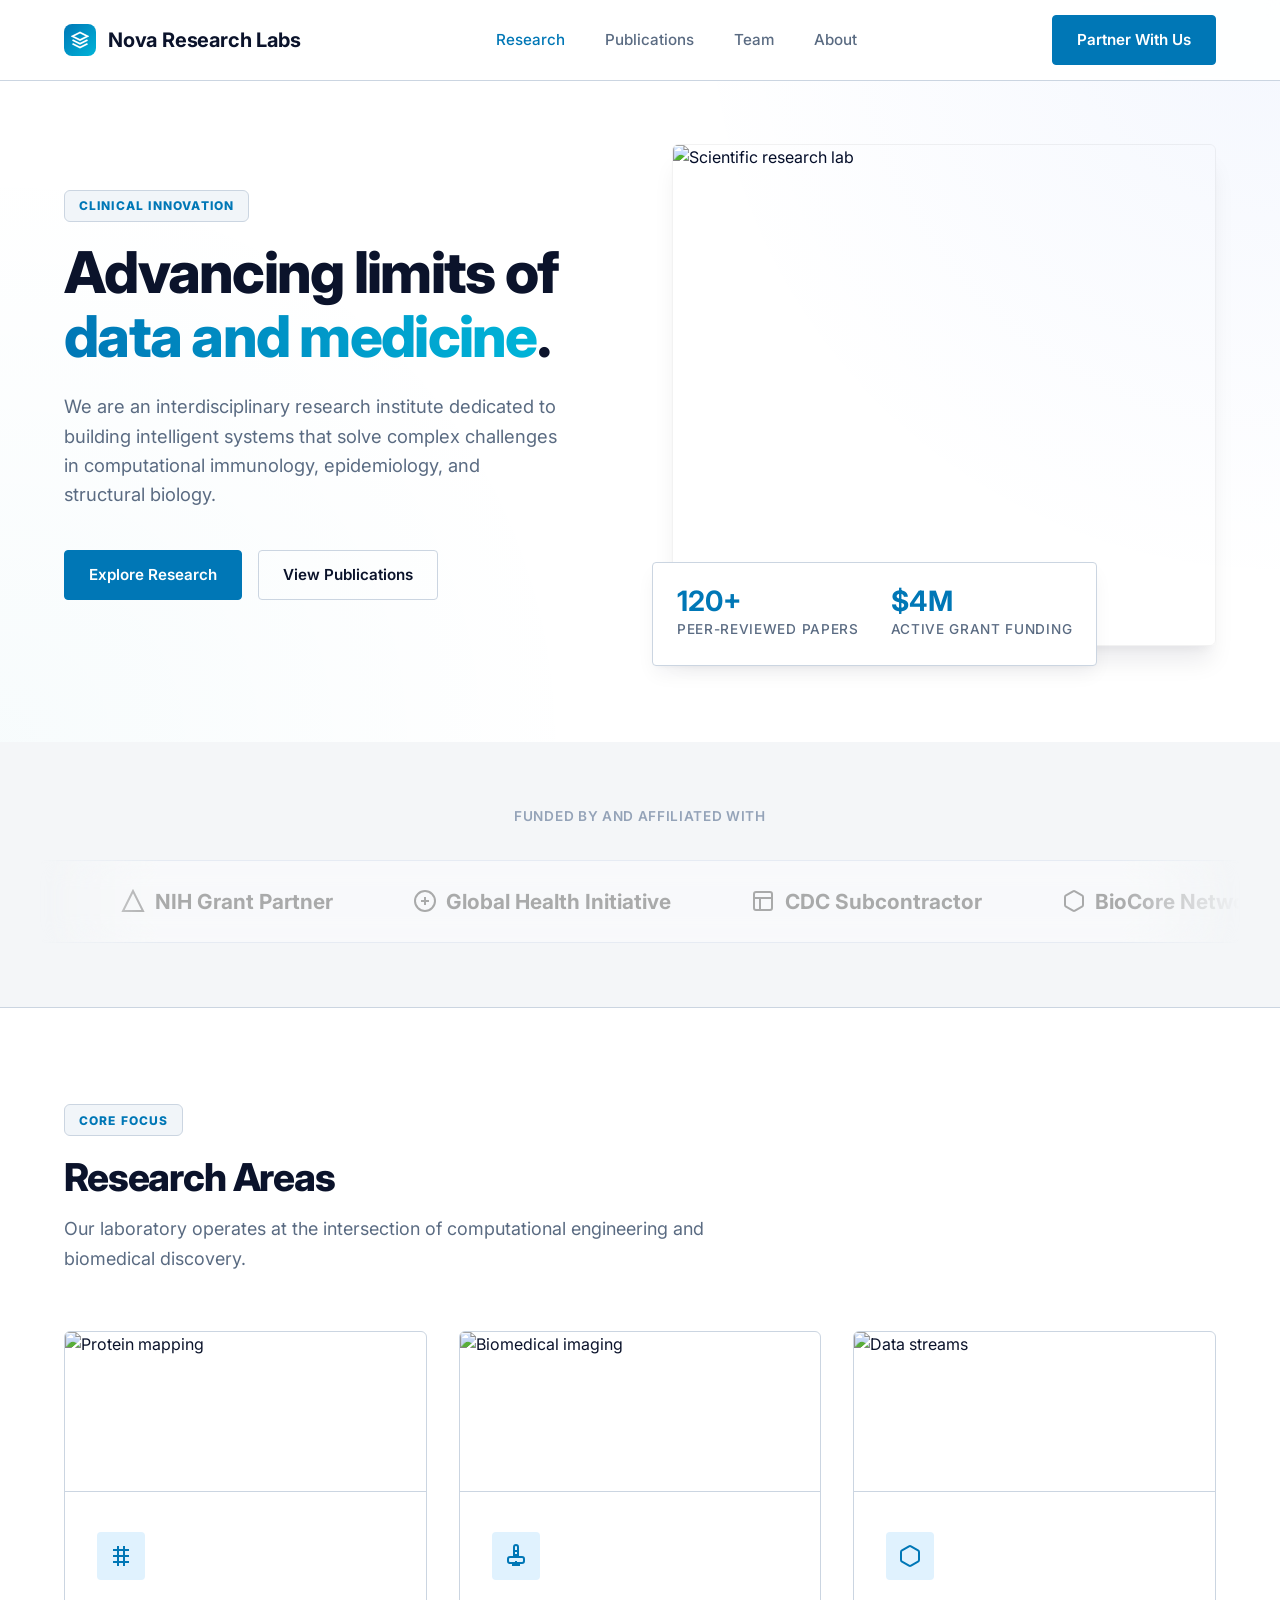
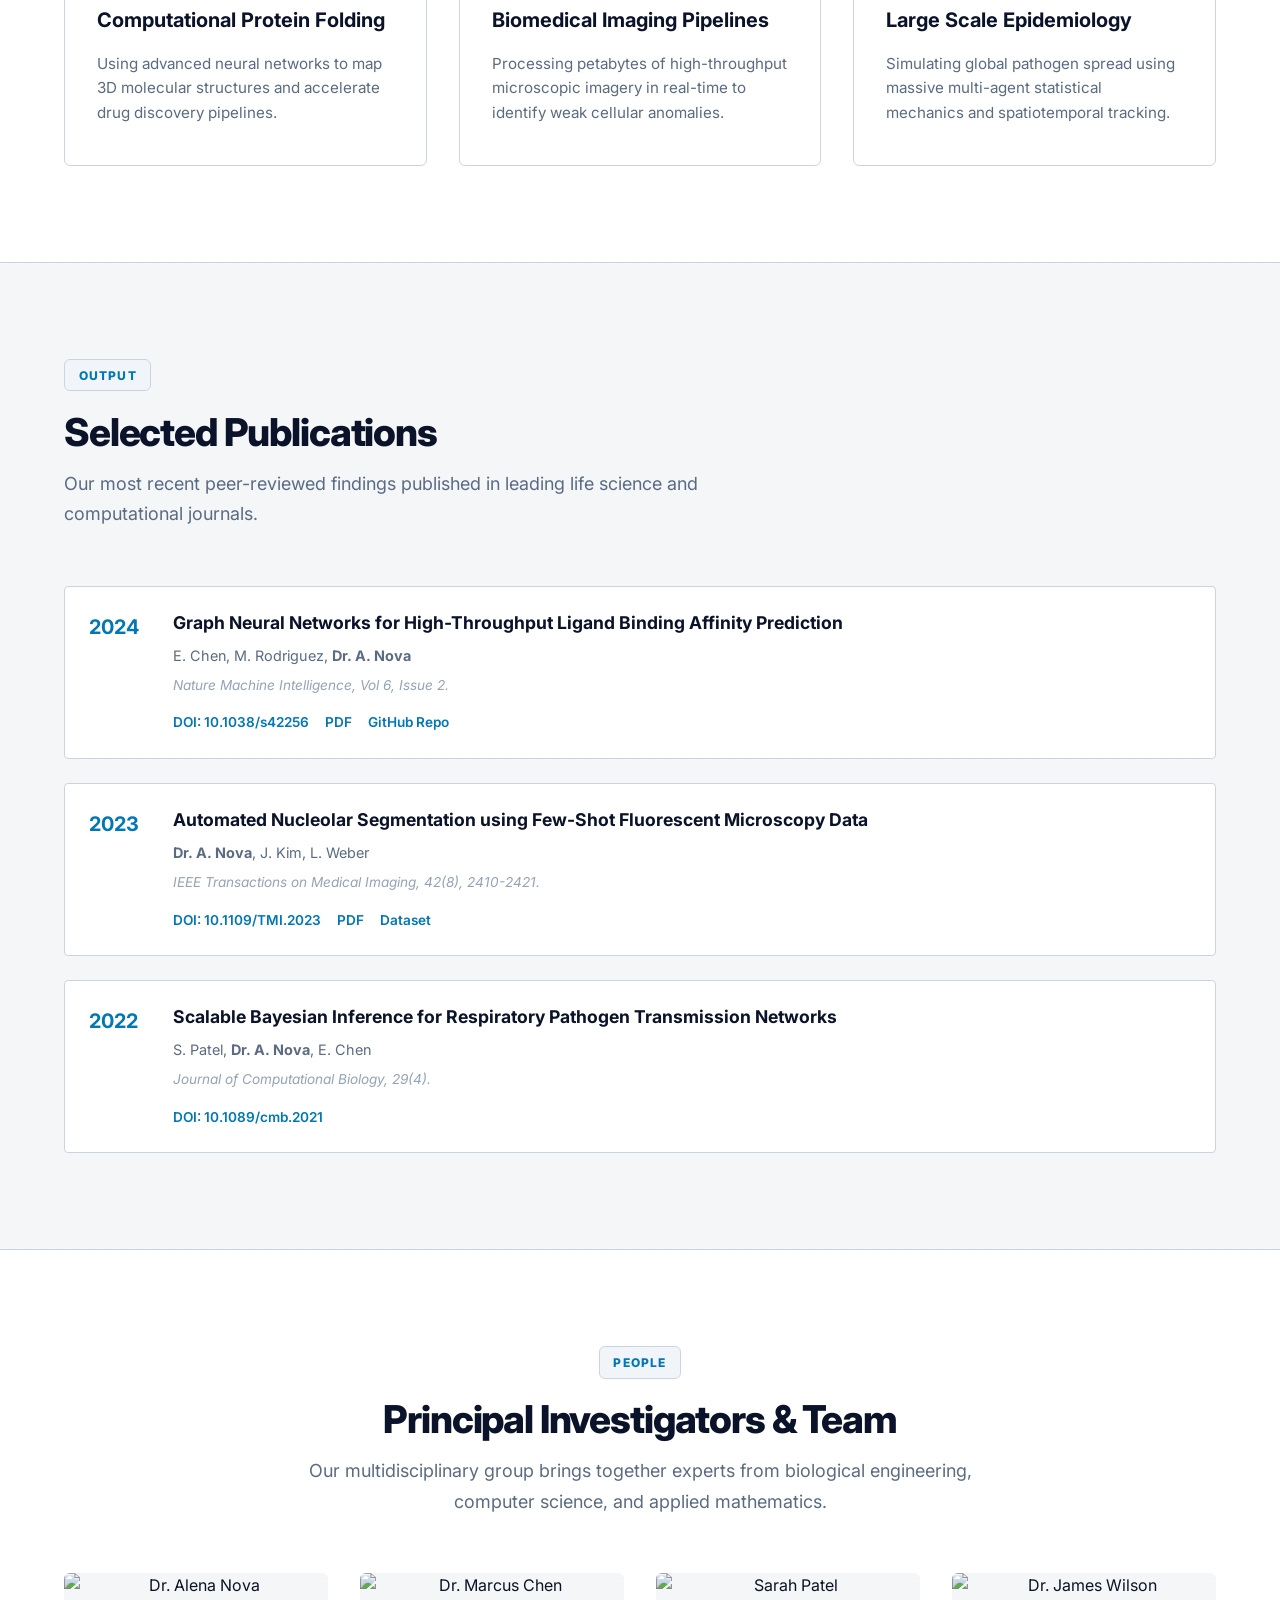
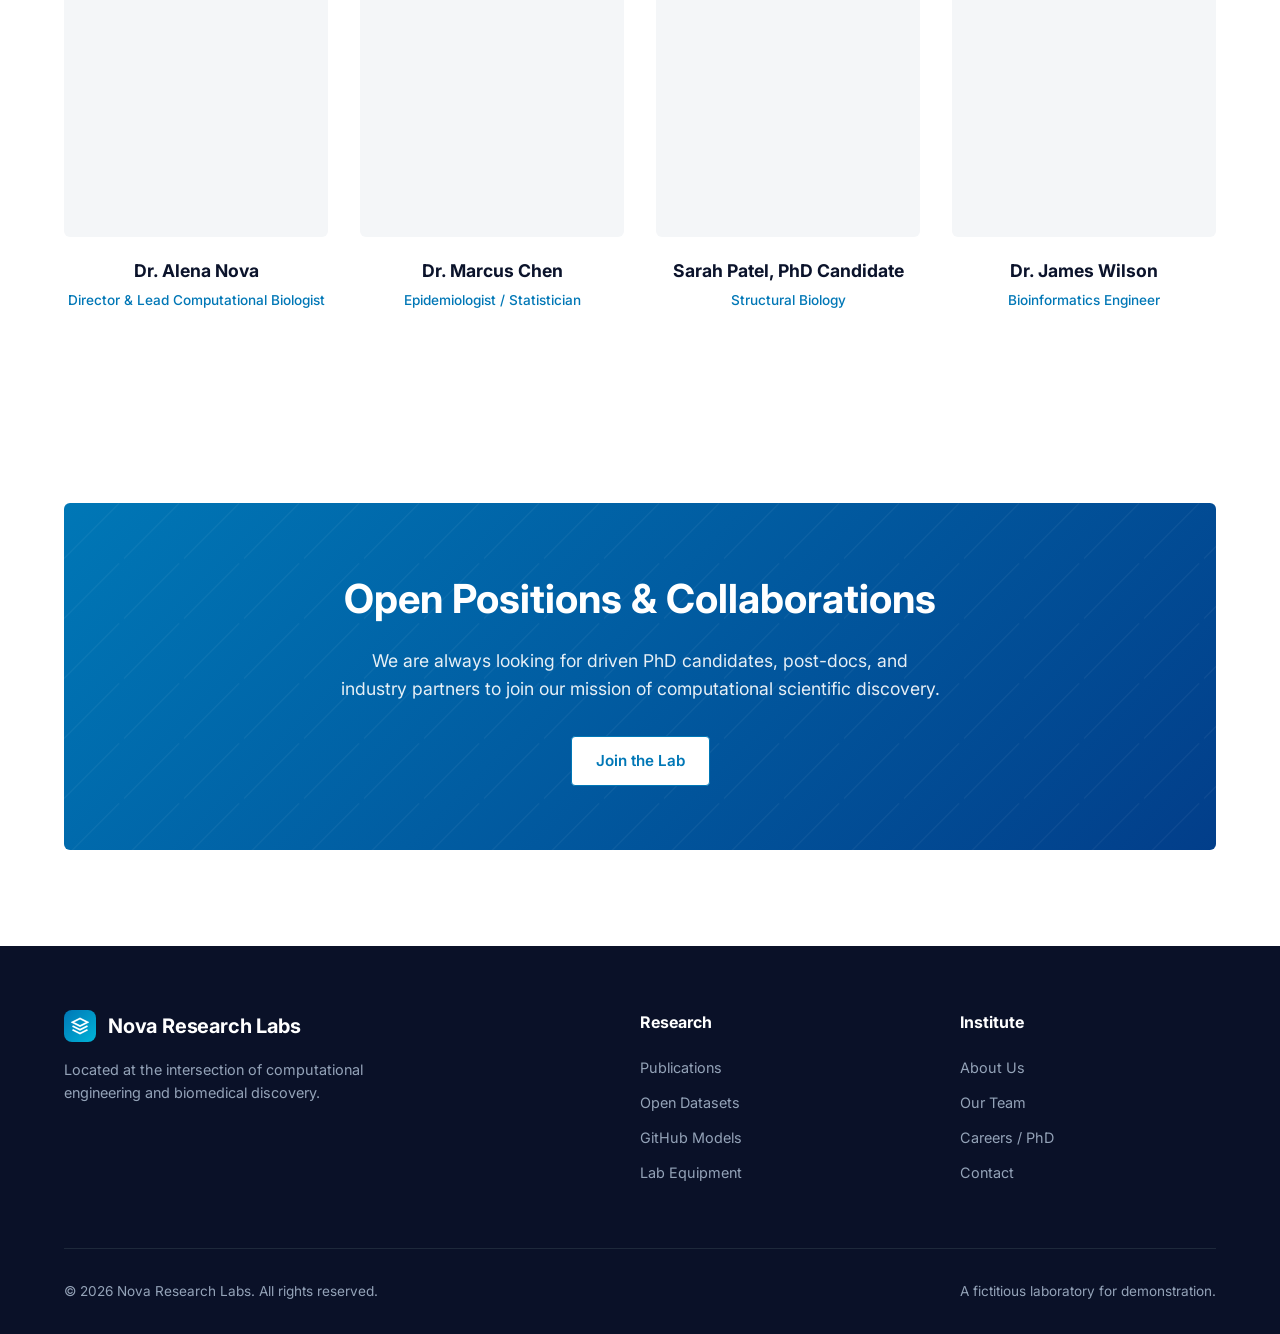
==== index.html @ 40b21d2a "initial commit" ====
<!DOCTYPE html>
<html lang="en">
<head>
  <meta charset="UTF-8" />
  <meta name="viewport" content="width=device-width, initial-scale=1.0" />
  <title>Nova Research Labs | Advancing Computational Biology</title>
  <meta name="description" content="Nova Research Labs is a premier biomedical research institution focused on data-driven immunology, structural biology, and epidemiology." />
  <link rel="stylesheet" href="styles.css" />
  <script defer src="script.js"></script>
</head>
<body>

  <!-- Header -->
  <header class="site-header">
    <div class="container nav">
      <a class="brand" href="index.html">
        <div class="brand-icon">
          <svg viewBox="0 0 24 24"><path d="M12 2L2 7l10 5 10-5-10-5zM2 17l10 5 10-5M2 12l10 5 10-5"/></svg>
        </div>
        <span>Nova Research Labs</span>
      </a>
      <div class="nav-links">
        <a class="active" href="index.html">Research</a>
        <a href="#publications">Publications</a>
        <a href="#team">Team</a>
        <a href="about.html">About</a>
      </div>
      <a class="btn btn-primary" href="contact.html">Partner With Us</a>
    </div>
  </header>

  <main>
    <!-- Hero Section -->
    <section class="hero">
      <div class="container hero-grid">
        <div class="hero-content">
          <span class="section-tag">Clinical Innovation</span>
          <h1>Advancing limits of <span class="text-gradient">data and medicine</span>.</h1>
          <p>We are an interdisciplinary research institute dedicated to building intelligent systems that solve complex challenges in computational immunology, epidemiology, and structural biology.</p>
          <div class="hero-actions">
            <a href="#research" class="btn btn-primary">Explore Research</a>
            <a href="#publications" class="btn btn-secondary">View Publications</a>
          </div>
        </div>
        <div class="hero-visual">
          <div class="hero-image-wrap">
            <img src="https://images.unsplash.com/photo-1579154204601-01588f351e67?auto=format&fit=crop&w=1200&q=80" alt="Scientific research lab" />
          </div>
          <div class="hero-stats">
            <div class="stat-item">
              <h4>120+</h4>
              <p>Peer-Reviewed Papers</p>
            </div>
            <div class="stat-item">
              <h4>$4M</h4>
              <p>Active Grant Funding</p>
            </div>
          </div>
        </div>
      </div>
    </section>

    <!-- Affiliations / Partners -->
    <div class="partners-marquee-wrapper">
      <div class="container">
        <p class="partners-heading">Funded by and affiliated with</p>
      </div>
      <div class="marquee-glass">
        <div class="marquee-content">
          <!-- Set 1 -->
          <div class="partner-logo"><svg width="24" height="24" viewBox="0 0 24 24" fill="none" stroke="currentColor" stroke-width="2"><path d="M12 2L2 22h20L12 2z"/></svg> NIH Grant Partner</div>
          <div class="partner-logo"><svg width="24" height="24" viewBox="0 0 24 24" fill="none" stroke="currentColor" stroke-width="2"><circle cx="12" cy="12" r="10"/><path d="M12 8v8M8 12h8"/></svg> Global Health Initiative</div>
          <div class="partner-logo"><svg width="24" height="24" viewBox="0 0 24 24" fill="none" stroke="currentColor" stroke-width="2"><rect x="3" y="3" width="18" height="18" rx="2"/><path d="M3 9h18M9 21V9"/></svg> CDC Subcontractor</div>
          <div class="partner-logo"><svg width="24" height="24" viewBox="0 0 24 24" fill="none" stroke="currentColor" stroke-width="2"><path d="M21 16V8a2 2 0 0 0-1-1.73l-7-4a2 2 0 0 0-2 0l-7 4A2 2 0 0 0 3 8v8a2 2 0 0 0 1 1.73l7 4a2 2 0 0 0 2 0l7-4A2 2 0 0 0 21 16z"/></svg> BioCore Network</div>
          <!-- Set 2 for seamless loop -->
          <div class="partner-logo"><svg width="24" height="24" viewBox="0 0 24 24" fill="none" stroke="currentColor" stroke-width="2"><path d="M12 2L2 22h20L12 2z"/></svg> NIH Grant Partner</div>
          <div class="partner-logo"><svg width="24" height="24" viewBox="0 0 24 24" fill="none" stroke="currentColor" stroke-width="2"><circle cx="12" cy="12" r="10"/><path d="M12 8v8M8 12h8"/></svg> Global Health Initiative</div>
          <div class="partner-logo"><svg width="24" height="24" viewBox="0 0 24 24" fill="none" stroke="currentColor" stroke-width="2"><rect x="3" y="3" width="18" height="18" rx="2"/><path d="M3 9h18M9 21V9"/></svg> CDC Subcontractor</div>
          <div class="partner-logo"><svg width="24" height="24" viewBox="0 0 24 24" fill="none" stroke="currentColor" stroke-width="2"><path d="M21 16V8a2 2 0 0 0-1-1.73l-7-4a2 2 0 0 0-2 0l-7 4A2 2 0 0 0 3 8v8a2 2 0 0 0 1 1.73l7 4a2 2 0 0 0 2 0l7-4A2 2 0 0 0 21 16z"/></svg> BioCore Network</div>
        </div>
      </div>
    </div>

    <!-- Research Areas -->
    <section id="research" class="section">
      <div class="container">
        <div class="section-header">
          <span class="section-tag">Core Focus</span>
          <h2 class="section-title">Research Areas</h2>
          <p class="section-desc">Our laboratory operates at the intersection of computational engineering and biomedical discovery.</p>
        </div>
        
        <div class="grid-3">
          <div class="research-card">
            <img src="https://images.unsplash.com/photo-1532187863486-abf9dbad1b69?auto=format&fit=crop&w=600&q=80" alt="Protein mapping" class="research-card-banner" />
            <div class="research-card-body">
              <div class="card-icon">
                <!-- DNA/Helix representation -->
                <svg viewBox="0 0 24 24"><path d="M15 2v20"/><path d="M9 2v20"/><path d="M4 6h16"/><path d="M4 12h16"/><path d="M4 18h16"/></svg>
              </div>
              <h3>Computational Protein Folding</h3>
              <p>Using advanced neural networks to map 3D molecular structures and accelerate drug discovery pipelines.</p>
            </div>
          </div>
          <div class="research-card">
            <img src="https://images.unsplash.com/photo-1582719508461-905c673771fd?auto=format&fit=crop&w=600&q=80" alt="Biomedical imaging" class="research-card-banner" />
            <div class="research-card-body">
              <div class="card-icon">
                <!-- Microscope/Imaging -->
                <svg viewBox="0 0 24 24"><path d="M14 7h-4v4h4V7z"/><path d="M8 21h8"/><path d="M12 17v4"/><path d="M10 3a2 2 0 1 1 4 0v4h-4V3z"/><path d="M6 13h12a2 2 0 0 1 2 2v2a2 2 0 0 1-2 2H6a2 2 0 0 1-2-2v-2a2 2 0 0 1 2-2z"/></svg>
              </div>
              <h3>Biomedical Imaging Pipelines</h3>
              <p>Processing petabytes of high-throughput microscopic imagery in real-time to identify weak cellular anomalies.</p>
            </div>
          </div>
          <div class="research-card">
            <img src="https://images.unsplash.com/photo-1555949963-aa79dcee981c?auto=format&fit=crop&w=600&q=80" alt="Data streams" class="research-card-banner" />
            <div class="research-card-body">
              <div class="card-icon">
                <!-- Grid/Data representation -->
                <svg viewBox="0 0 24 24"><path d="M21 16V8a2 2 0 0 0-1-1.73l-7-4a2 2 0 0 0-2 0l-7 4A2 2 0 0 0 3 8v8a2 2 0 0 0 1 1.73l7 4a2 2 0 0 0 2 0l7-4A2 2 0 0 0 21 16z"/></svg>
              </div>
              <h3>Large Scale Epidemiology</h3>
              <p>Simulating global pathogen spread using massive multi-agent statistical mechanics and spatiotemporal tracking.</p>
            </div>
          </div>
        </div>
      </div>
    </section>

    <!-- Recent Publications -->
    <section id="publications" class="section section-bg-light">
      <div class="container">
        <div class="section-header">
          <span class="section-tag">Output</span>
          <h2 class="section-title">Selected Publications</h2>
          <p class="section-desc">Our most recent peer-reviewed findings published in leading life science and computational journals.</p>
        </div>

        <div class="pub-list">
          <!-- Card 1 -->
          <div class="pub-item">
            <div class="pub-year">2024</div>
            <div class="pub-content">
              <h4>Graph Neural Networks for High-Throughput Ligand Binding Affinity Prediction</h4>
              <p class="pub-authors">E. Chen, M. Rodriguez, <strong>Dr. A. Nova</strong></p>
              <p class="pub-journal">Nature Machine Intelligence, Vol 6, Issue 2.</p>
              <div class="pub-links">
                <a href="#" class="pub-link">DOI: 10.1038/s42256</a>
                <a href="#" class="pub-link">PDF</a>
                <a href="#" class="pub-link">GitHub Repo</a>
              </div>
            </div>
          </div>
          <!-- Card 2 -->
          <div class="pub-item">
            <div class="pub-year">2023</div>
            <div class="pub-content">
              <h4>Automated Nucleolar Segmentation using Few-Shot Fluorescent Microscopy Data</h4>
              <p class="pub-authors"><strong>Dr. A. Nova</strong>, J. Kim, L. Weber</p>
              <p class="pub-journal">IEEE Transactions on Medical Imaging, 42(8), 2410-2421.</p>
              <div class="pub-links">
                <a href="#" class="pub-link">DOI: 10.1109/TMI.2023</a>
                <a href="#" class="pub-link">PDF</a>
                <a href="#" class="pub-link">Dataset</a>
              </div>
            </div>
          </div>
          <!-- Card 3 -->
          <div class="pub-item">
            <div class="pub-year">2022</div>
            <div class="pub-content">
              <h4>Scalable Bayesian Inference for Respiratory Pathogen Transmission Networks</h4>
              <p class="pub-authors">S. Patel, <strong>Dr. A. Nova</strong>, E. Chen</p>
              <p class="pub-journal">Journal of Computational Biology, 29(4).</p>
              <div class="pub-links">
                <a href="#" class="pub-link">DOI: 10.1089/cmb.2021</a>
              </div>
            </div>
          </div>
        </div>
      </div>
    </section>

    <!-- Leadership / Team -->
    <section id="team" class="section">
      <div class="container">
        <div class="section-header text-center">
          <span class="section-tag">People</span>
          <h2 class="section-title">Principal Investigators & Team</h2>
          <p class="section-desc">Our multidisciplinary group brings together experts from biological engineering, computer science, and applied mathematics.</p>
        </div>

        <div class="grid-4">
          <div class="team-card">
            <div class="team-img">
              <img src="https://images.unsplash.com/photo-1573496359142-b8d87734a5a2?auto=format&fit=crop&w=600&q=80" alt="Dr. Alena Nova" />
            </div>
            <h4>Dr. Alena Nova</h4>
            <p>Director & Lead Computational Biologist</p>
          </div>
          <div class="team-card">
            <div class="team-img">
              <img src="https://images.unsplash.com/photo-1556157382-97eda2d62296?auto=format&fit=crop&w=600&q=80" alt="Dr. Marcus Chen" />
            </div>
            <h4>Dr. Marcus Chen</h4>
            <p>Epidemiologist / Statistician</p>
          </div>
          <div class="team-card">
            <div class="team-img">
              <img src="https://images.unsplash.com/photo-1580489944761-15a19d654956?auto=format&fit=crop&w=600&q=80" alt="Sarah Patel" />
            </div>
            <h4>Sarah Patel, PhD Candidate</h4>
            <p>Structural Biology</p>
          </div>
          <div class="team-card">
            <div class="team-img">
              <img src="https://images.unsplash.com/photo-1519085360753-af0119f7cbe7?auto=format&fit=crop&w=600&q=80" alt="Dr. James Wilson" />
            </div>
            <h4>Dr. James Wilson</h4>
            <p>Bioinformatics Engineer</p>
          </div>
        </div>
      </div>
    </section>

    <!-- CTA -->
    <section class="section pt-0">
      <div class="container">
        <div class="cta-box">
          <h2>Open Positions & Collaborations</h2>
          <p>We are always looking for driven PhD candidates, post-docs, and industry partners to join our mission of computational scientific discovery.</p>
          <a href="contact.html" class="btn btn-primary">Join the Lab</a>
        </div>
      </div>
    </section>

  </main>

  <!-- Footer -->
  <footer class="site-footer">
    <div class="container">
      <div class="footer-grid">
        <div class="footer-brand">
          <a class="brand" href="index.html">
            <div class="brand-icon">
              <svg viewBox="0 0 24 24"><path d="M12 2L2 7l10 5 10-5-10-5zM2 17l10 5 10-5M2 12l10 5 10-5"/></svg>
            </div>
            <span>Nova Research Labs</span>
          </a>
          <p>Located at the intersection of computational engineering and biomedical discovery.</p>
        </div>
        <div class="footer-col">
          <h4>Research</h4>
          <div class="footer-links">
            <a href="index.html#publications">Publications</a>
            <a href="research.html">Open Datasets</a>
            <a href="projects.html">GitHub Models</a>
            <a href="research.html">Lab Equipment</a>
          </div>
        </div>
        <div class="footer-col">
          <h4>Institute</h4>
          <div class="footer-links">
            <a href="about.html">About Us</a>
            <a href="index.html#team">Our Team</a>
            <a href="contact.html">Careers / PhD</a>
            <a href="contact.html">Contact</a>
          </div>
        </div>
      </div>
      <div class="copyright">
        <span>&copy; <span id="year">2026</span> Nova Research Labs. All rights reserved.</span>
        <span>A fictitious laboratory for demonstration.</span>
      </div>
    </div>
  </footer>

</body>
</html>
---- styles.css ----
@import url('https://fonts.googleapis.com/css2?family=Inter:wght@300;400;500;600;700&display=swap');

:root {
  /* Industrial Medical Palette */
  --bg-primary: #ffffff;
  --bg-secondary: #f4f6f8; /* Crisp industrial gray */
  --bg-dark: #0a1128; /* Deep industrial navy */
  
  --surface-white: #ffffff;
  --surface-gray: #f1f5f9;
  --surface-dark: #121d3f;
  
  --text-primary: #0b132b;
  --text-secondary: #5a6b82;
  --text-light: #94a3b8;
  --text-inverse: #f8fafc;
  
  --accent-primary: #0077b6; /* Rich corporate medical blue */
  --accent-hover: #023e8a;
  --accent-light: #e0f2fe;
  --accent-teal: #00b4d8; /* Clinical Cyan */
  
  --border-light: #cbd5e1;
  --border-dark: #1e293b;
  
  /* Precision Layout & Utility */
  --radius-lg: 6px; /* Precise machined edge */
  --radius-md: 4px;
  --radius-sm: 2px;
  --container: min(1200px, 90vw);
  --ease: 250ms cubic-bezier(0.2, 0.8, 0.2, 1);
  
  /* Precision Shadows */
  --shadow-sm: 0 1px 2px 0 rgba(11, 19, 43, 0.05);
  --shadow-md: 0 4px 6px -1px rgba(11, 19, 43, 0.05), 0 2px 4px -2px rgba(11, 19, 43, 0.05);
  --shadow-lg: 0 10px 20px -3px rgba(11, 19, 43, 0.06), 0 4px 6px -4px rgba(11, 19, 43, 0.05);
  --shadow-xl: 0 20px 25px -5px rgba(11, 19, 43, 0.08), 0 8px 10px -6px rgba(11, 19, 43, 0.05);
}

*, *::before, *::after {
  box-sizing: border-box;
}

html {
  scroll-behavior: smooth;
}

body {
  margin: 0;
  font-family: 'Inter', system-ui, -apple-system, sans-serif;
  color: var(--text-primary);
  background-color: var(--bg-primary);
  line-height: 1.6;
  -webkit-font-smoothing: antialiased;
}

img {
  max-width: 100%;
  display: block;
}

a {
  text-decoration: none;
  color: inherit;
  transition: color var(--ease);
}

ul {
  list-style: none;
  margin: 0;
  padding: 0;
}

h1, h2, h3, h4, p {
  margin: 0;
}

.container {
  width: var(--container);
  margin-inline: auto;
}

/* Sections */
.section {
  padding: 6rem 0;
}

.section-bg-light {
  background-color: var(--bg-secondary);
  border-top: 1px solid var(--border-light);
  border-bottom: 1px solid var(--border-light);
}

.section-bg-dark {
  background-color: var(--bg-dark);
  color: var(--text-inverse);
}

.section-header {
  margin-bottom: 3.5rem;
  max-width: 700px;
}

.section-header.text-center {
  margin-inline: auto;
  text-align: center;
}

.section-tag {
  display: inline-block;
  font-size: 0.75rem;
  font-weight: 800;
  text-transform: uppercase;
  letter-spacing: 0.1em;
  color: var(--accent-primary);
  background: var(--surface-gray);
  border: 1px solid var(--border-light);
  padding: 0.35rem 0.85rem;
  border-radius: var(--radius-lg);
  margin-bottom: 1.2rem;
}

.section-bg-dark .section-tag {
  background: rgba(37, 99, 235, 0.1);
  color: #60a5fa; /* Blue 400 */
  border-color: rgba(37, 99, 235, 0.3);
}

.section-title {
  font-size: clamp(2rem, 3vw, 2.75rem);
  font-weight: 800;
  line-height: 1.1;
  letter-spacing: -0.03em;
  margin-bottom: 1rem;
}

.section-desc {
  color: var(--text-secondary);
  font-size: 1.125rem;
  line-height: 1.7;
}

.section-bg-dark .section-desc {
  color: var(--text-light);
}

/* Header & Nav */
.site-header {
  position: fixed;
  top: 0;
  width: 100%;
  z-index: 100;
  background: rgba(255, 255, 255, 0.9);
  backdrop-filter: blur(12px);
  border-bottom: 1px solid var(--border-light);
  transition: all var(--ease);
}

.nav {
  display: flex;
  align-items: center;
  justify-content: space-between;
  height: 80px;
}

.brand {
  display: flex;
  align-items: center;
  gap: 0.75rem;
  font-weight: 700;
  font-size: 1.25rem;
  color: var(--text-primary);
  letter-spacing: -0.01em;
}

.brand-icon {
  width: 32px;
  height: 32px;
  background: linear-gradient(135deg, var(--accent-primary) 0%, var(--accent-teal) 100%);
  border-radius: 8px;
  display: flex;
  align-items: center;
  justify-content: center;
}

.brand-icon svg {
  width: 18px;
  height: 18px;
  fill: none;
  stroke: white;
  stroke-width: 2.5;
}

.nav-links {
  display: flex;
  gap: 2.5rem;
}

.nav-links a {
  font-size: 0.95rem;
  font-weight: 500;
  color: var(--text-secondary);
  position: relative;
}

.nav-links a:hover,
.nav-links a.active {
  color: var(--accent-primary);
}

/* Buttons */
.btn {
  display: inline-flex;
  align-items: center;
  justify-content: center;
  font-weight: 600;
  font-size: 0.95rem;
  padding: 0.75rem 1.5rem;
  border-radius: var(--radius-md);
  transition: all var(--ease);
  cursor: pointer;
  border: 1px solid transparent;
}

.btn-primary {
  background-color: var(--accent-primary);
  color: white;
  border: 1px solid var(--accent-primary);
}

.btn-primary:hover {
  background-color: var(--surface-white);
  color: var(--accent-primary);
  box-shadow: 4px 4px 0px 0px var(--accent-primary);
  transform: translate(-3px, -3px);
}

.btn-secondary {
  background-color: transparent;
  color: var(--text-primary);
  border-color: var(--border-light);
}

.btn-secondary:hover {
  border-color: var(--text-primary);
  background-color: var(--bg-secondary);
}

/* Hero Section */
.hero {
  padding: 9rem 0 6rem;
  background: radial-gradient(circle at top right, rgba(37, 99, 235, 0.05), transparent 40%),
              radial-gradient(circle at bottom left, rgba(8, 145, 178, 0.03), transparent 40%);
  overflow: hidden;
}

.hero-grid {
  display: grid;
  grid-template-columns: 1fr 1fr;
  gap: 4rem;
  align-items: center;
}

.hero-content h1 {
  font-size: clamp(2.5rem, 4.5vw, 4rem);
  font-weight: 800;
  line-height: 1.1;
  letter-spacing: -0.03em;
  margin-bottom: 1.5rem;
  color: var(--text-primary);
}

.hero-content h1 span {
  background: linear-gradient(to right, var(--accent-primary), var(--accent-teal));
  -webkit-background-clip: text;
  background-clip: text;
  -webkit-text-fill-color: transparent;
}

.hero-content p {
  font-size: 1.15rem;
  color: var(--text-secondary);
  margin-bottom: 2.5rem;
  max-width: 500px;
}

.hero-actions {
  display: flex;
  gap: 1rem;
}

.hero-visual {
  position: relative;
}

.hero-image-wrap {
  position: relative;
  border-radius: var(--radius-lg);
  overflow: hidden;
  box-shadow: var(--shadow-xl);
  border: 1px solid rgba(0,0,0,0.05);
}

.hero-image-wrap img {
  width: 100%;
  height: 500px;
  object-fit: cover;
  filter: contrast(1.05) saturate(1.1);
}

.hero-stats {
  position: absolute;
  bottom: -20px;
  left: -20px;
  background: white;
  padding: 1.5rem;
  border-radius: var(--radius-md);
  box-shadow: var(--shadow-lg);
  border: 1px solid var(--border-light);
  display: flex;
  gap: 2rem;
}

.stat-item h4 {
  font-size: 1.75rem;
  font-weight: 700;
  color: var(--accent-primary);
  line-height: 1;
  margin-bottom: 0.25rem;
}

.stat-item p {
  font-size: 0.85rem;
  font-weight: 500;
  color: var(--text-secondary);
  text-transform: uppercase;
  letter-spacing: 0.05em;
}

/* Partners Band - Marquee */
.partners-marquee-wrapper {
  padding: 4rem 0;
  background: var(--bg-secondary);
  border-bottom: 1px solid var(--border-light);
  position: relative;
  overflow: hidden;
}

.partners-heading {
  text-align: center;
  font-size: 0.85rem;
  font-weight: 600;
  color: var(--text-light);
  text-transform: uppercase;
  letter-spacing: 0.05em;
  margin-bottom: 2rem;
}

.marquee-glass {
  max-width: 1200px;
  margin: 0 auto;
  position: relative;
  overflow: hidden;
  background: rgba(255, 255, 255, 0.4);
  backdrop-filter: blur(12px);
  border: 1px solid rgba(226, 232, 240, 0.8);
  border-radius: var(--radius-lg);
  padding: 1.5rem 0;
  box-shadow: var(--shadow-sm);
  /* Gradient masks to fade out edges smoothly */
  mask-image: linear-gradient(to right, transparent, black 10%, black 90%, transparent);
  -webkit-mask-image: linear-gradient(to right, transparent, black 10%, black 90%, transparent);
}

.marquee-content {
  display: flex;
  width: max-content;
  animation: marquee 30s linear infinite;
  gap: 5rem;
  padding-left: 5rem; /* Gap matched for seamless loop */
}

.marquee-content:hover {
  animation-play-state: paused;
}

@keyframes marquee {
  0% { transform: translateX(0); }
  100% { transform: translateX(calc(-50% - 2.5rem)); } /* Moves halfway including half gap */
}

.partner-logo {
  font-size: 1.3rem;
  font-weight: 700;
  color: var(--text-secondary);
  display: flex;
  align-items: center;
  gap: 0.6rem;
  opacity: 0.55;
  filter: grayscale(100%);
  transition: all var(--ease);
  cursor: default;
}

.partner-logo:hover {
  opacity: 1;
  filter: grayscale(0%);
  color: var(--accent-primary);
  transform: scale(1.03);
  text-shadow: 0 4px 12px rgba(37, 99, 235, 0.15);
}

.partner-logo svg {
  transition: all var(--ease);
}

.partner-logo:hover svg {
  stroke: var(--accent-primary);
  filter: drop-shadow(0 0 8px rgba(37, 99, 235, 0.3));
}

/* Research Areas */
.grid-3 {
  display: grid;
  grid-template-columns: repeat(auto-fit, minmax(min(300px, 100%), 1fr));
  gap: 2rem;
}

.research-card {
  background: var(--surface-white);
  border: 1px solid var(--border-light);
  border-radius: var(--radius-lg);
  transition: all var(--ease);
  position: relative;
  overflow: hidden;
  display: flex;
  flex-direction: column;
}

.research-card-banner {
  width: 100%;
  height: 160px;
  object-fit: cover;
  border-bottom: 1px solid var(--border-light);
}

.research-card-body {
  padding: 2.5rem 2rem;
  flex: 1;
}

.research-card::before {
  content: '';
  position: absolute;
  top: 0; left: 0; right: 0;
  height: 4px;
  background: linear-gradient(to right, var(--accent-primary), var(--accent-teal));
  opacity: 0;
  transition: opacity var(--ease);
  z-index: 2;
}

.research-card:hover {
  transform: translate(-4px, -4px);
  box-shadow: 6px 6px 0px 0px var(--accent-primary);
  border-color: var(--accent-primary);
}

.research-card:hover::before {
  opacity: 1;
}

.card-icon {
  width: 48px;
  height: 48px;
  background: var(--accent-light);
  color: var(--accent-primary);
  border-radius: var(--radius-md);
  display: flex;
  align-items: center;
  justify-content: center;
  margin-bottom: 1.5rem;
}

.card-icon svg {
  width: 24px; height: 24px;
  fill: none; stroke: currentColor; stroke-width: 2;
}

.research-card h3 {
  font-size: 1.25rem;
  margin-bottom: 1rem;
  color: var(--text-primary);
}

.research-card p {
  color: var(--text-secondary);
  font-size: 0.95rem;
  line-height: 1.6;
}

/* Publications */
.pub-list {
  display: flex;
  flex-direction: column;
  gap: 1.5rem;
}

.pub-item {
  display: flex;
  gap: 1.5rem;
  padding: 1.5rem;
  background: var(--surface-white);
  border: 1px solid var(--border-light);
  border-radius: var(--radius-md);
  transition: all var(--ease);
}

.pub-item:hover {
  border-color: var(--accent-primary);
  box-shadow: var(--shadow-md);
}

.pub-year {
  font-size: 1.25rem;
  font-weight: 700;
  color: var(--accent-primary);
  min-width: 60px;
}

.pub-content h4 {
  font-size: 1.1rem;
  color: var(--text-primary);
  margin-bottom: 0.5rem;
  line-height: 1.4;
}

.pub-authors {
  color: var(--text-secondary);
  font-size: 0.9rem;
  margin-bottom: 0.5rem;
}

.pub-journal {
  font-style: italic;
  font-size: 0.85rem;
  color: var(--text-light);
}

.pub-links {
  margin-top: 1rem;
  display: flex;
  gap: 1rem;
}

.pub-link {
  font-size: 0.85rem;
  font-weight: 600;
  color: var(--accent-primary);
  display: flex;
  align-items: center;
  gap: 0.25rem;
}

.pub-link:hover {
  text-decoration: underline;
}

/* Team / Leadership */
.grid-4 {
  display: grid;
  grid-template-columns: repeat(auto-fit, minmax(min(220px, 100%), 1fr));
  gap: 2rem;
}

.team-card {
  text-align: center;
}

.team-img {
  width: 100%;
  aspect-ratio: 1/1;
  border-radius: var(--radius-lg);
  overflow: hidden;
  margin-bottom: 1.25rem;
  background: var(--bg-secondary);
}

.team-img img {
  width: 100%;
  height: 100%;
  object-fit: cover;
  filter: grayscale(0.2);
  transition: all var(--ease);
}

.team-card:hover .team-img img {
  filter: grayscale(0);
  transform: scale(1.05);
}

.team-card h4 {
  font-size: 1.1rem;
  margin-bottom: 0.25rem;
}

.team-card p {
  color: var(--accent-primary);
  font-size: 0.85rem;
  font-weight: 500;
}

/* CTA */
.cta-box {
  background: linear-gradient(135deg, var(--accent-primary) 0%, var(--accent-hover) 100%);
  border-radius: var(--radius-lg);
  padding: 4rem;
  text-align: center;
  color: white;
  position: relative;
  overflow: hidden;
}

.cta-box::after {
  content: '';
  position: absolute;
  top: 0; left: 0; right: 0; bottom: 0;
  background: url("data:image/svg+xml,%3Csvg width='60' height='60' viewBox='0 0 60 60' xmlns='http://www.w3.org/2000/svg'%3E%3Cpath d='M54.627 0l.83.83-54.627 54.627-.83-.83L54.627 0zM0 54.627l.83.83-54.627 54.627-.83-.83L0 54.627z' fill='%23ffffff' fill-opacity='0.05' fill-rule='evenodd'/%3E%3C/svg%3E");
}

.cta-box h2 {
  font-size: 2.5rem;
  font-weight: 700;
  margin-bottom: 1rem;
  position: relative; z-index: 1;
}

.cta-box p {
  font-size: 1.1rem;
  opacity: 0.9;
  margin-bottom: 2rem;
  max-width: 600px;
  margin-inline: auto;
  position: relative; z-index: 1;
}

.cta-box .btn {
  background: white;
  color: var(--accent-primary);
  position: relative; z-index: 1;
}

.cta-box .btn:hover {
  background: var(--bg-secondary);
  transform: translateY(-2px);
}

/* Footer */
.site-footer {
  background: var(--bg-dark);
  color: var(--text-light);
  padding: 4rem 0 2rem;
}

.footer-grid {
  display: grid;
  grid-template-columns: 2fr 1fr 1fr;
  gap: 4rem;
  margin-bottom: 4rem;
}

.footer-brand .brand {
  color: white;
  margin-bottom: 1rem;
}

.footer-brand p {
  max-width: 300px;
  font-size: 0.9rem;
}

.footer-col h4 {
  color: white;
  font-size: 1rem;
  margin-bottom: 1.25rem;
}

.footer-links {
  display: flex;
  flex-direction: column;
  gap: 0.75rem;
}

.footer-links a {
  font-size: 0.9rem;
}

.footer-links a:hover {
  color: white;
}

.copyright {
  border-top: 1px solid var(--border-dark);
  padding-top: 2rem;
  display: flex;
  justify-content: space-between;
  font-size: 0.85rem;
}

/* Responsive & Mobile Optimization */
@media (max-width: 1024px) {
  /* Tablets and 'Desktop Site' Mobile */
  .hero-grid {
    grid-template-columns: 1fr;
    text-align: center;
    gap: 3rem;
  }
  .hero-content p {
    margin-inline: auto;
  }
  .hero-actions {
    justify-content: center;
  }
  .hero-content h1 {
    font-size: clamp(2rem, 5vw, 3.5rem);
  }
  .hero-stats {
    position: relative;
    bottom: auto;
    left: auto;
    margin-top: 1.5rem;
    justify-content: center;
  }
  .nav {
    flex-wrap: wrap;
    justify-content: space-between;
    height: auto;
    padding: 1.5rem 0;
    gap: 1.5rem;
  }
  .nav-links {
    order: 3;
    width: 100%;
    justify-content: center;
    gap: 2rem;
  }
  .footer-grid {
    grid-template-columns: 1fr;
    gap: 2.5rem;
    text-align: center;
  }
  .footer-brand p {
    margin-inline: auto;
  }
}

@media (max-width: 768px) {
  /* Mobile Devices Portrait */
  .nav {
    justify-content: center;
  }
  .nav-links {
    flex-wrap: wrap;
    gap: 1rem;
    font-size: 0.9rem;
  }
  .btn-primary {
    font-size: 0.85rem;
    padding: 0.5rem 1rem;
  }
  .hero {
    padding: 4rem 0 2rem;
  }
  .section {
    padding: 4rem 0;
  }
  .section-title {
    font-size: 2rem;
  }
  .pub-item {
    flex-direction: column;
    gap: 0.5rem;
    align-items: flex-start;
  }
  .pub-year {
    font-size: 1rem;
  }
  /* Fix Marquee for Mobile */
  .marquee-glass {
    padding: 1rem 0;
  }
  .partner-logo {
    font-size: 1rem;
  }
  /* Contact Form Mobile */
  #contact-form-grid {
    grid-template-columns: 1fr !important;
  }
  .copyright {
    flex-direction: column;
    text-align: center;
    gap: 0.5rem;
  }
}
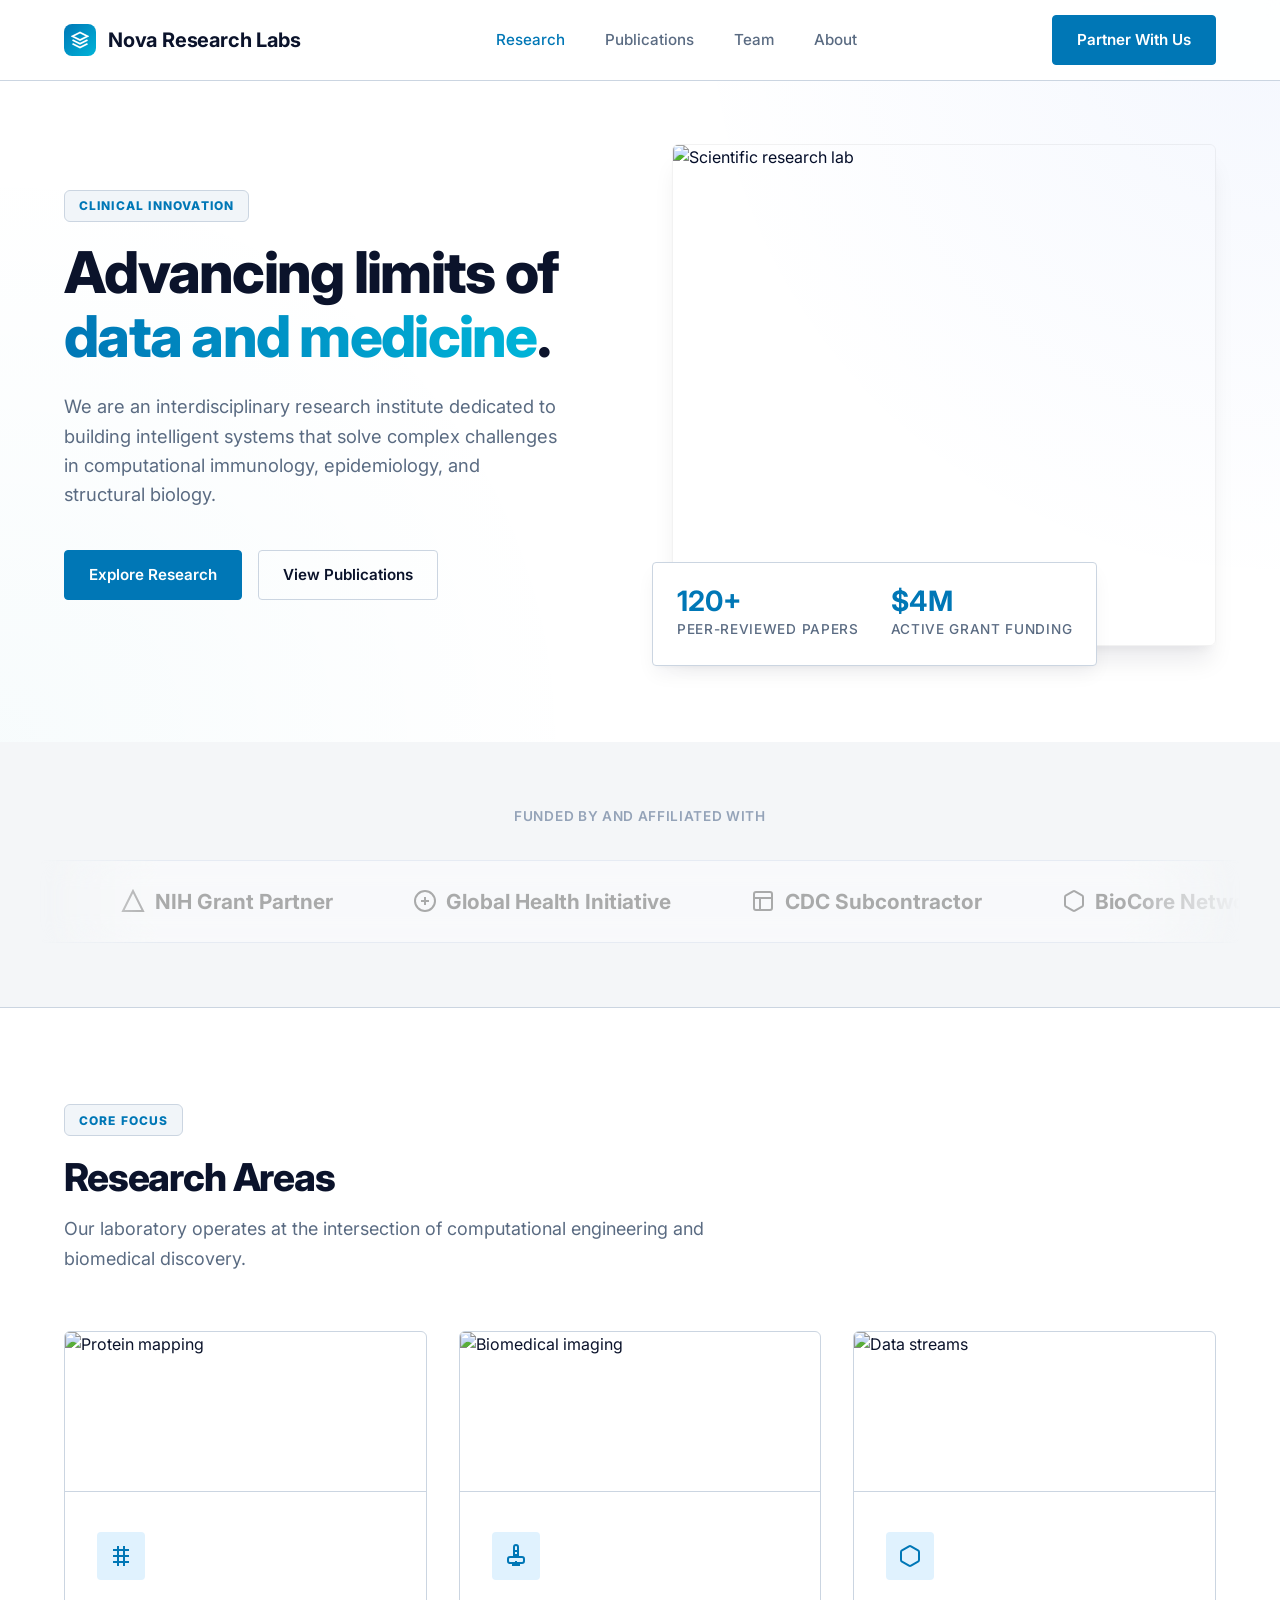
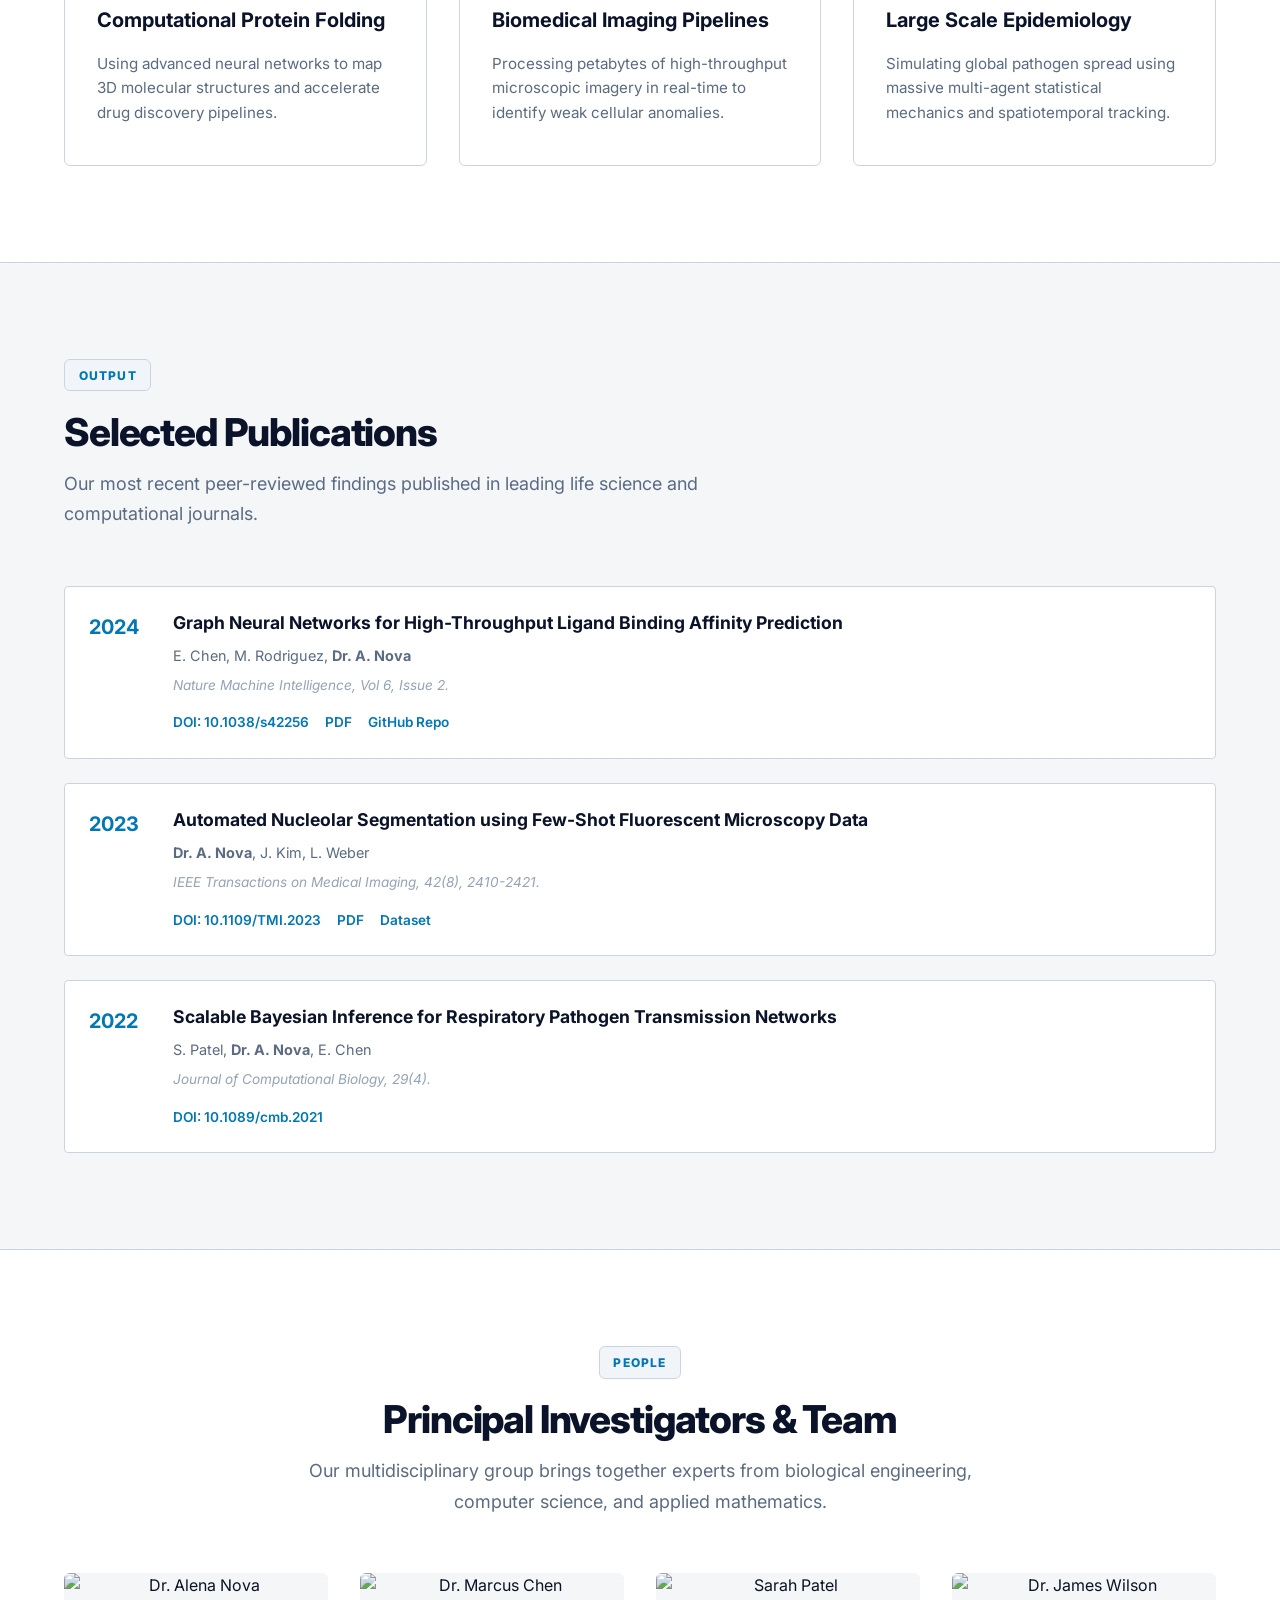
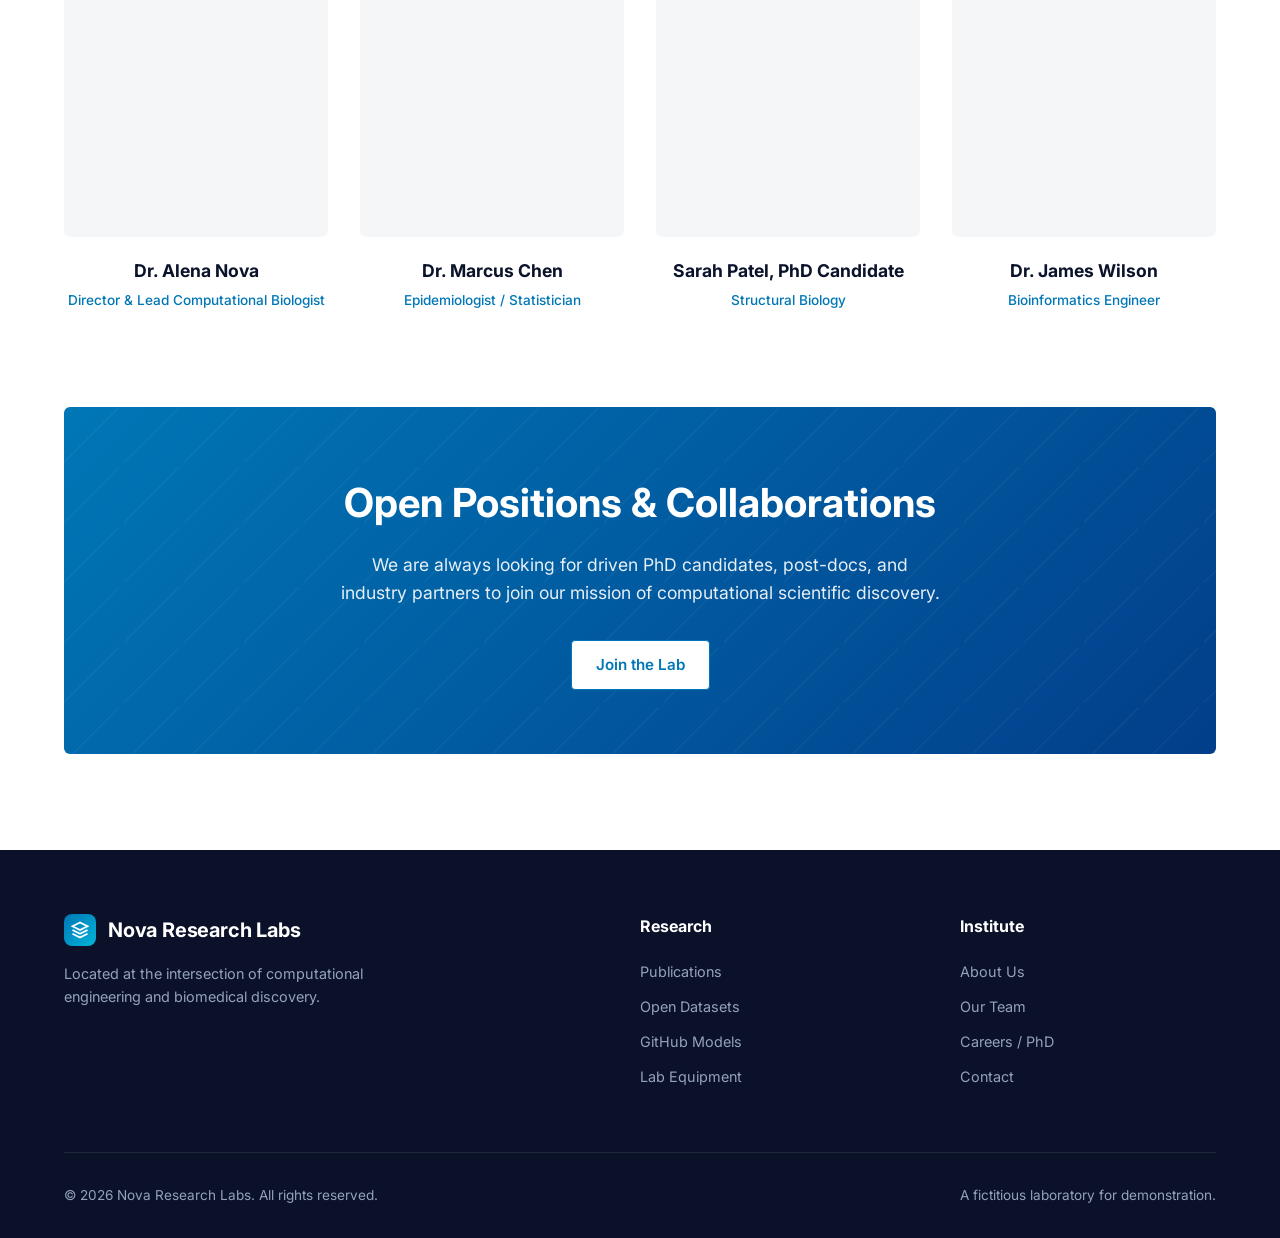
==== commit 67ba591e: "update website content" ====
--- a/index.html
+++ b/index.html
@@ -19,11 +19,17 @@
         </div>
         <span>Nova Research Labs</span>
       </a>
-      <div class="nav-links">
+      <button class="menu-toggle" type="button" aria-label="Open navigation menu" aria-expanded="false" aria-controls="primary-navigation">
+        <span></span>
+        <span></span>
+        <span></span>
+      </button>
+      <div class="nav-links" id="primary-navigation">
         <a class="active" href="index.html">Research</a>
         <a href="#publications">Publications</a>
         <a href="#team">Team</a>
         <a href="about.html">About</a>
+        <a class="nav-menu-cta" href="contact.html">Partner With Us</a>
       </div>
       <a class="btn btn-primary" href="contact.html">Partner With Us</a>
     </div>
--- a/styles.css
+++ b/styles.css
@@ -3,6 +3,7 @@
 :root {
   /* Industrial Medical Palette */
   --bg-primary: #ffffff;
+  --bg-main: #ffffff;
   --bg-secondary: #f4f6f8; /* Crisp industrial gray */
   --bg-dark: #0a1128; /* Deep industrial navy */
   
@@ -144,6 +145,25 @@
   color: var(--text-light);
 }
 
+.hero-title-style {
+  font-size: clamp(2.4rem, 4.2vw, 3.8rem);
+  font-weight: 800;
+  line-height: 1.08;
+  letter-spacing: -0.03em;
+  margin-bottom: 1rem;
+}
+
+.text-gradient {
+  background: linear-gradient(90deg, var(--accent-primary), var(--accent-teal));
+  -webkit-background-clip: text;
+  background-clip: text;
+  color: transparent;
+}
+
+.pt-0 {
+  padding-top: 0 !important;
+}
+
 /* Header & Nav */
 .site-header {
   position: fixed;
@@ -196,6 +216,10 @@
   gap: 2.5rem;
 }
 
+.nav-menu-cta {
+  display: none;
+}
+
 .nav-links a {
   font-size: 0.95rem;
   font-weight: 500;
@@ -206,6 +230,48 @@
 .nav-links a:hover,
 .nav-links a.active {
   color: var(--accent-primary);
+}
+
+.menu-toggle {
+  display: none;
+  width: 44px;
+  height: 44px;
+  align-items: center;
+  justify-content: center;
+  flex-direction: column;
+  gap: 5px;
+  border: 1px solid var(--border-light);
+  border-radius: var(--radius-md);
+  background: var(--surface-white);
+  cursor: pointer;
+  padding: 0;
+  transition: all var(--ease);
+}
+
+.menu-toggle:hover {
+  border-color: var(--accent-primary);
+  box-shadow: var(--shadow-sm);
+}
+
+.menu-toggle span {
+  display: block;
+  width: 18px;
+  height: 2px;
+  border-radius: 999px;
+  background: var(--text-primary);
+  transition: transform var(--ease), opacity var(--ease), background-color var(--ease);
+}
+
+.menu-toggle[aria-expanded="true"] span:nth-child(1) {
+  transform: translateY(7px) rotate(45deg);
+}
+
+.menu-toggle[aria-expanded="true"] span:nth-child(2) {
+  opacity: 0;
+}
+
+.menu-toggle[aria-expanded="true"] span:nth-child(3) {
+  transform: translateY(-7px) rotate(-45deg);
 }
 
 /* Buttons */
@@ -732,17 +798,53 @@
     justify-content: center;
   }
   .nav {
-    flex-wrap: wrap;
+    position: relative;
     justify-content: space-between;
     height: auto;
-    padding: 1.5rem 0;
-    gap: 1.5rem;
+    padding: 1rem 0;
+    gap: 1rem;
+  }
+  .menu-toggle {
+    display: inline-flex;
+    margin-left: auto;
+  }
+  .nav > .btn.btn-primary {
+    display: none;
   }
   .nav-links {
-    order: 3;
-    width: 100%;
+    display: none;
+    position: absolute;
+    top: calc(100% + 0.75rem);
+    left: 0;
+    right: 0;
+    flex-direction: column;
+    gap: 0.35rem;
+    padding: 0.85rem;
+    background: rgba(255, 255, 255, 0.98);
+    border: 1px solid var(--border-light);
+    border-radius: var(--radius-lg);
+    box-shadow: var(--shadow-xl);
+    z-index: 101;
+  }
+  .nav-links.open {
+    display: flex;
+  }
+  .nav-links a {
+    padding: 0.85rem 1rem;
+    border-radius: var(--radius-md);
+    background: var(--surface-gray);
+  }
+  .nav-menu-cta {
+    display: flex;
     justify-content: center;
-    gap: 2rem;
+    margin-top: 0.25rem;
+    background: var(--accent-primary);
+    color: white !important;
+    font-weight: 700;
+  }
+  .nav-links a:hover,
+  .nav-links a.active {
+    background: rgba(0, 119, 182, 0.08);
   }
   .footer-grid {
     grid-template-columns: 1fr;
@@ -757,12 +859,7 @@
 @media (max-width: 768px) {
   /* Mobile Devices Portrait */
   .nav {
-    justify-content: center;
-  }
-  .nav-links {
-    flex-wrap: wrap;
-    gap: 1rem;
-    font-size: 0.9rem;
+    padding: 0.9rem 0;
   }
   .btn-primary {
     font-size: 0.85rem;
@@ -802,4 +899,3 @@
     gap: 0.5rem;
   }
 }
-
